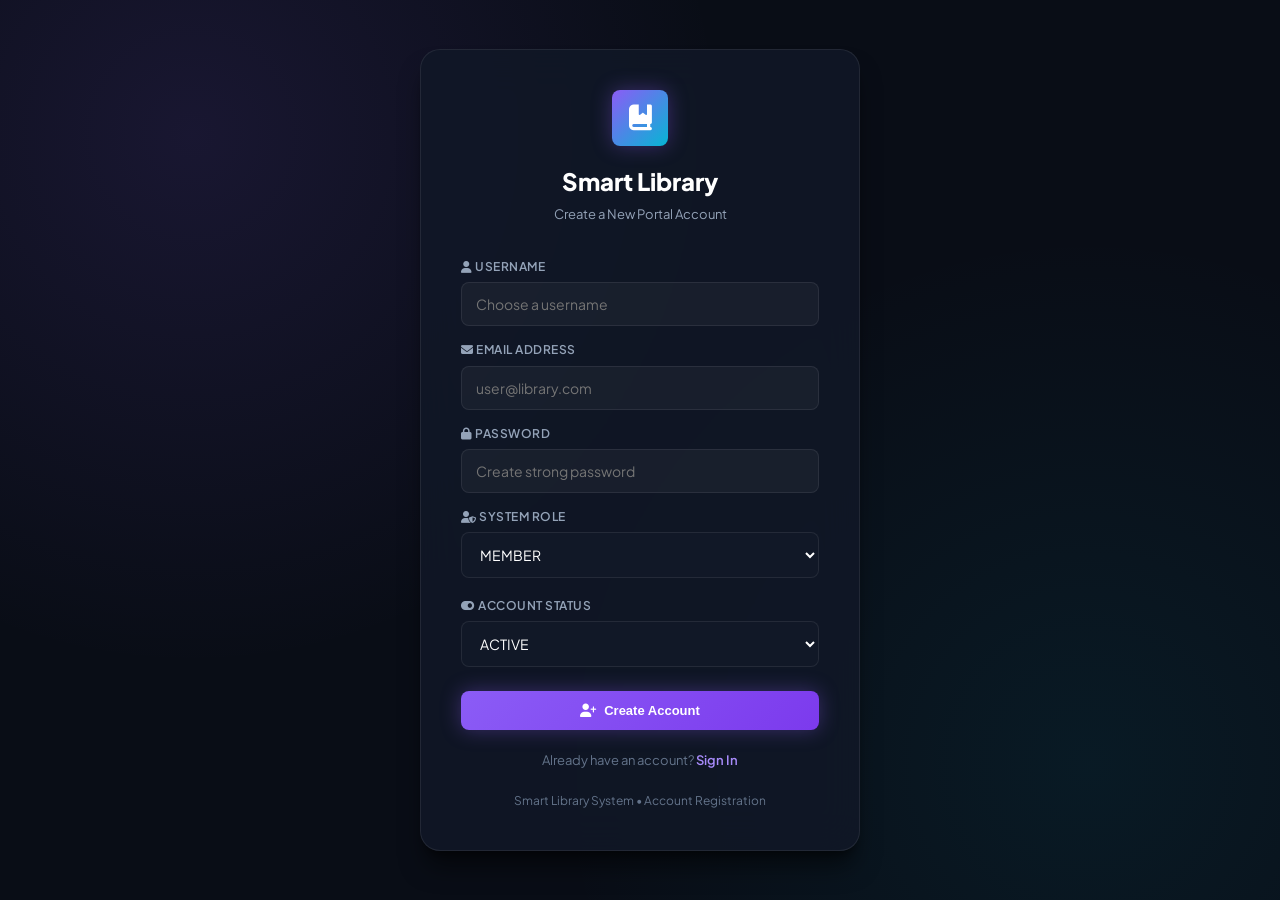
==== signup.html @ fd1a74a5 "signup html file completed!" ====
<!DOCTYPE html>
<html lang="en">
<head>
  <meta charset="UTF-8">
  <meta name="viewport" content="width=device-width, initial-scale=1.0">
  <title>Smart Library System - Register Account</title>
  <link rel="stylesheet" href="styles.css">
  <link rel="stylesheet" href="https://cdnjs.cloudflare.com/ajax/libs/font-awesome/6.5.1/css/all.min.css">
  <script src="https://code.jquery.com/jquery-3.7.1.min.js"></script>
</head>
<body>
  <div class="auth-wrapper">
    <div class="auth-card">
      
      <div class="auth-brand">
        <div class="brand-logo">
          <i class="fa-solid fa-book-bookmark"></i>
        </div>
        <h2>Smart Library</h2>
        <p>Create a New Portal Account</p>
      </div>

      <form id="form-register" onsubmit="handleRegister(); return false;">
        <div class="form-group" style="margin-bottom: 14px;">
          <label for="reg-username"><i class="fa-solid fa-user"></i> Username</label>
          <input type="text" id="reg-username" name="username" class="form-control" placeholder="Choose a username" required>
        </div>

        <div class="form-group" style="margin-bottom: 14px;">
          <label for="reg-email"><i class="fa-solid fa-envelope"></i> Email Address</label>
          <input type="email" id="reg-email" name="email" class="form-control" placeholder="user@library.com" required>
        </div>

        <div class="form-group" style="margin-bottom: 14px;">
          <label for="reg-password"><i class="fa-solid fa-lock"></i> Password</label>
          <input type="password" id="reg-password" name="password" class="form-control" placeholder="Create strong password" required>
        </div>

        <div class="form-grid" style="margin-bottom: 24px;">
          <div class="form-group">
            <label for="reg-role"><i class="fa-solid fa-user-shield"></i> System Role</label>
            <select id="reg-role" name="role" class="form-control" required>
              <option value="MEMBER">MEMBER</option>
              <option value="LIBRARIAN">LIBRARIAN</option>
              <option value="ADMIN">ADMIN</option>
            </select>
          </div>

          <div class="form-group">
            <label for="reg-status"><i class="fa-solid fa-toggle-on"></i> Account Status</label>
            <select id="reg-status" name="userStatus" class="form-control" required>
              <option value="ACTIVE">ACTIVE</option>
              <option value="INACTIVE">INACTIVE</option>
            </select>
          </div>
        </div>

        <button type="submit" class="btn btn-primary" style="width: 100%; justify-content: center; padding: 12px;">
          <i class="fa-solid fa-user-plus"></i> Create Account
        </button>
      </form>

      <div style="text-align: center; margin-top: 20px; font-size: 13px;">
        <span style="color: var(--text-dim);">Already have an account? </span>
        <a href="login.html" style="color: var(--primary-light); font-weight: 600; text-decoration: none;">Sign In</a>
      </div>

      <div style="text-align: center; margin-top: 20px; font-size: 12px; color: var(--text-dim);">
        Smart Library System &bull; Account Registration
      </div>

    </div>
  </div>

  <script src="JS/CommonNav.js"></script>
  <script src="JS/Login.js"></script>
</body>
</html>
---- styles.css ----
@import url('https://fonts.googleapis.com/css2?family=Plus+Jakarta+Sans:wght@300;400;500;600;700;800&family=Inter:wght@300;400;500;600;700&display=swap');

:root {
  --bg-dark: #090d16;
  --bg-surface: #111827;
  --bg-card: rgba(17, 24, 39, 0.7);
  --bg-card-hover: rgba(30, 41, 59, 0.8);
  --bg-glass: rgba(255, 255, 255, 0.03);
  --border-color: rgba(255, 255, 255, 0.08);
  --border-color-glow: rgba(139, 92, 246, 0.4);

  --primary: #8b5cf6;
  --primary-light: #a78bfa;
  --primary-dark: #7c3aed;
  --accent-cyan: #06b6d4;
  --accent-emerald: #10b981;
  --accent-amber: #f59e0b;
  --accent-rose: #f43f5e;
  --accent-blue: #3b82f6;

  --text-main: #f8fafc;
  --text-muted: #94a3b8;
  --text-dim: #64748b;

  --glow-primary: 0 0 20px rgba(139, 92, 246, 0.35);
  --glow-cyan: 0 0 20px rgba(6, 182, 212, 0.35);
  --shadow-lg: 0 20px 25px -5px rgba(0, 0, 0, 0.5), 0 8px 10px -6px rgba(0, 0, 0, 0.5);

  --sidebar-width: 270px;
  --header-height: 72px;
  --radius-sm: 8px;
  --radius-md: 14px;
  --radius-lg: 20px;
  --transition: all 0.25s cubic-bezier(0.4, 0, 0.2, 1);
}

*, *::before, *::after {
  box-sizing: border-box;
  margin: 0;
  padding: 0;
}

body {
  font-family: 'Plus Jakarta Sans', 'Inter', sans-serif;
  background-color: var(--bg-dark);
  color: var(--text-main);
  line-height: 1.6;
  overflow-x: hidden;
  background-image: 
    radial-gradient(circle at 15% 15%, rgba(139, 92, 246, 0.12) 0%, transparent 40%),
    radial-gradient(circle at 85% 85%, rgba(6, 182, 212, 0.08) 0%, transparent 40%);
  min-height: 100vh;
}

/* App Container Layout */
.app-container {
  display: flex;
  min-height: 100vh;
}

/* Sidebar Styling */
.sidebar {
  width: var(--sidebar-width);
  background: rgba(15, 23, 42, 0.85);
  backdrop-filter: blur(16px);
  -webkit-backdrop-filter: blur(16px);
  border-right: 1px solid var(--border-color);
  display: flex;
  flex-direction: column;
  position: fixed;
  top: 0;
  bottom: 0;
  left: 0;
  z-index: 100;
  transition: var(--transition);
}

.sidebar-header {
  padding: 24px 20px;
  display: flex;
  align-items: center;
  gap: 12px;
  border-bottom: 1px solid var(--border-color);
}

.brand-logo {
  width: 42px;
  height: 42px;
  background: linear-gradient(135deg, var(--primary), var(--accent-cyan));
  border-radius: var(--radius-sm);
  display: flex;
  align-items: center;
  justify-content: center;
  font-size: 20px;
  color: #fff;
  box-shadow: var(--glow-primary);
}

.brand-text h2 {
  font-size: 18px;
  font-weight: 800;
  background: linear-gradient(135deg, #ffffff, #cbd5e1);
  -webkit-background-clip: text;
  -webkit-text-fill-color: transparent;
  letter-spacing: -0.5px;
}

.brand-text span {
  font-size: 11px;
  color: var(--primary-light);
  font-weight: 600;
  text-transform: uppercase;
  letter-spacing: 1px;
}

.sidebar-menu {
  list-style: none;
  padding: 20px 12px;
  display: flex;
  flex-direction: column;
  gap: 6px;
  flex: 1;
}

.sidebar-label {
  font-size: 11px;
  font-weight: 700;
  color: var(--text-dim);
  text-transform: uppercase;
  letter-spacing: 1.2px;
  padding: 12px 12px 6px 12px;
}

.nav-link {
  display: flex;
  align-items: center;
  gap: 14px;
  padding: 12px 16px;
  color: var(--text-muted);
  text-decoration: none;
  font-weight: 500;
  font-size: 14px;
  border-radius: var(--radius-sm);
  transition: var(--transition);
  position: relative;
}

.nav-link i {
  font-size: 18px;
  width: 22px;
  text-align: center;
  transition: var(--transition);
}

.nav-link:hover {
  color: #fff;
  background: rgba(255, 255, 255, 0.05);
}

.nav-link.active {
  color: #fff;
  background: linear-gradient(135deg, rgba(139, 92, 246, 0.25), rgba(6, 182, 212, 0.15));
  border: 1px solid var(--border-color-glow);
  box-shadow: var(--glow-primary);
}

.nav-link.active i {
  color: var(--primary-light);
}

.sidebar-user {
  padding: 16px 20px;
  border-top: 1px solid var(--border-color);
  display: flex;
  align-items: center;
  gap: 12px;
  background: rgba(0, 0, 0, 0.2);
}

.user-avatar {
  width: 40px;
  height: 40px;
  border-radius: 50%;
  background: linear-gradient(135deg, var(--accent-cyan), var(--primary));
  display: flex;
  align-items: center;
  justify-content: center;
  font-weight: 700;
  color: #fff;
  font-size: 14px;
}

.user-info h4 {
  font-size: 14px;
  font-weight: 600;
  color: var(--text-main);
}

.user-info p {
  font-size: 12px;
  color: var(--text-muted);
}

/* Main Content Area */
.main-wrapper {
  margin-left: var(--sidebar-width);
  flex: 1;
  display: flex;
  flex-direction: column;
  min-height: 100vh;
}

/* Top Header Bar */
.header {
  height: var(--header-height);
  background: rgba(15, 23, 42, 0.6);
  backdrop-filter: blur(12px);
  -webkit-backdrop-filter: blur(12px);
  border-bottom: 1px solid var(--border-color);
  display: flex;
  align-items: center;
  justify-content: space-between;
  padding: 0 32px;
  position: sticky;
  top: 0;
  z-index: 90;
}

.header-title h1 {
  font-size: 22px;
  font-weight: 700;
  color: #fff;
}

.header-title p {
  font-size: 12px;
  color: var(--text-muted);
}

.header-actions {
  display: flex;
  align-items: center;
  gap: 16px;
}

.search-box {
  position: relative;
  width: 280px;
}

.search-box input {
  width: 100%;
  padding: 10px 16px 10px 40px;
  background: rgba(255, 255, 255, 0.05);
  border: 1px solid var(--border-color);
  border-radius: var(--radius-sm);
  color: #fff;
  font-size: 13px;
  outline: none;
  transition: var(--transition);
}

.search-box input:focus {
  border-color: var(--primary);
  background: rgba(255, 255, 255, 0.08);
  box-shadow: var(--glow-primary);
}

.search-box i {
  position: absolute;
  left: 14px;
  top: 50%;
  transform: translateY(-50%);
  color: var(--text-dim);
  font-size: 14px;
}

/* Content Container */
.content-body {
  padding: 32px;
  flex: 1;
}

/* Dashboard Metric Cards Grid */
.metrics-grid {
  display: grid;
  grid-template-columns: repeat(auto-fit, minmax(240px, 1fr));
  gap: 20px;
  margin-bottom: 32px;
}

.metric-card {
  background: var(--bg-card);
  backdrop-filter: blur(12px);
  border: 1px solid var(--border-color);
  border-radius: var(--radius-md);
  padding: 24px;
  display: flex;
  align-items: center;
  justify-content: space-between;
  transition: var(--transition);
  position: relative;
  overflow: hidden;
}

.metric-card::before {
  content: '';
  position: absolute;
  top: 0;
  left: 0;
  width: 100%;
  height: 3px;
  background: linear-gradient(90deg, transparent, var(--card-accent, var(--primary)), transparent);
}

.metric-card:hover {
  transform: translateY(-4px);
  border-color: var(--border-color-glow);
  box-shadow: var(--shadow-lg);
}

.metric-info h3 {
  font-size: 28px;
  font-weight: 800;
  color: #fff;
  margin-bottom: 4px;
}

.metric-info p {
  font-size: 13px;
  color: var(--text-muted);
  font-weight: 500;
}

.metric-icon {
  width: 52px;
  height: 52px;
  border-radius: var(--radius-sm);
  display: flex;
  align-items: center;
  justify-content: center;
  font-size: 22px;
  color: #fff;
  background: rgba(255, 255, 255, 0.05);
}

/* Modern Card Box */
.card-box {
  background: var(--bg-card);
  backdrop-filter: blur(12px);
  border: 1px solid var(--border-color);
  border-radius: var(--radius-md);
  padding: 24px;
  margin-bottom: 32px;
}

.card-header {
  display: flex;
  align-items: center;
  justify-content: space-between;
  margin-bottom: 20px;
  padding-bottom: 14px;
  border-bottom: 1px solid var(--border-color);
}

.card-header h2 {
  font-size: 18px;
  font-weight: 700;
  color: #fff;
  display: flex;
  align-items: center;
  gap: 10px;
}

.card-header h2 i {
  color: var(--primary-light);
}

/* Buttons System */
.btn {
  display: inline-flex;
  align-items: center;
  gap: 8px;
  padding: 10px 20px;
  font-size: 13px;
  font-weight: 600;
  border-radius: var(--radius-sm);
  border: none;
  cursor: pointer;
  transition: var(--transition);
  text-decoration: none;
}

.btn-primary {
  background: linear-gradient(135deg, var(--primary), var(--primary-dark));
  color: #fff;
  box-shadow: var(--glow-primary);
}

.btn-primary:hover {
  background: linear-gradient(135deg, var(--primary-light), var(--primary));
  box-shadow: 0 0 25px rgba(139, 92, 246, 0.5);
  transform: translateY(-1px);
}

.btn-secondary {
  background: rgba(255, 255, 255, 0.08);
  color: var(--text-main);
  border: 1px solid var(--border-color);
}

.btn-secondary:hover {
  background: rgba(255, 255, 255, 0.14);
  color: #fff;
}

.btn-success {
  background: linear-gradient(135deg, #10b981, #059669);
  color: #fff;
  box-shadow: 0 0 15px rgba(16, 185, 129, 0.3);
}

.btn-success:hover {
  background: linear-gradient(135deg, #34d399, #10b981);
}

.btn-danger {
  background: linear-gradient(135deg, #f43f5e, #e11d48);
  color: #fff;
  box-shadow: 0 0 15px rgba(244, 63, 94, 0.3);
}

.btn-danger:hover {
  background: linear-gradient(135deg, #fb7185, #f43f5e);
}

.btn-sm {
  padding: 6px 12px;
  font-size: 12px;
  border-radius: 6px;
}

/* Data Tables */
.table-responsive {
  width: 100%;
  overflow-x: auto;
}

.custom-table {
  width: 100%;
  border-collapse: separate;
  border-spacing: 0 8px;
}

.custom-table th {
  padding: 12px 16px;
  font-size: 12px;
  font-weight: 700;
  color: var(--text-dim);
  text-transform: uppercase;
  letter-spacing: 0.8px;
  text-align: left;
  border-bottom: 1px solid var(--border-color);
}

.custom-table td {
  padding: 16px;
  background: rgba(255, 255, 255, 0.02);
  color: var(--text-main);
  font-size: 14px;
  border-top: 1px solid var(--border-color);
  border-bottom: 1px solid var(--border-color);
}

.custom-table td:first-child {
  border-left: 1px solid var(--border-color);
  border-top-left-radius: var(--radius-sm);
  border-bottom-left-radius: var(--radius-sm);
}

.custom-table td:last-child {
  border-right: 1px solid var(--border-color);
  border-top-right-radius: var(--radius-sm);
  border-bottom-right-radius: var(--radius-sm);
}

.custom-table tr:hover td {
  background: rgba(255, 255, 255, 0.05);
  border-color: rgba(255, 255, 255, 0.15);
}

/* Status Badges */
.badge {
  display: inline-flex;
  align-items: center;
  gap: 6px;
  padding: 4px 10px;
  font-size: 11px;
  font-weight: 700;
  border-radius: 20px;
  text-transform: uppercase;
  letter-spacing: 0.5px;
}

.badge-available, .badge-active, .badge-returned, .badge-paid {
  background: rgba(16, 185, 129, 0.15);
  color: #34d399;
  border: 1px solid rgba(16, 185, 129, 0.3);
}

.badge-not-available, .badge-inactive, .badge-pending {
  background: rgba(245, 158, 11, 0.15);
  color: #fbbf24;
  border: 1px solid rgba(245, 158, 11, 0.3);
}

.badge-overdue, .badge-unpaid, .badge-deleted {
  background: rgba(244, 63, 94, 0.15);
  color: #fb7185;
  border: 1px solid rgba(244, 63, 94, 0.3);
}

.badge-approved {
  background: rgba(59, 130, 246, 0.15);
  color: #60a5fa;
  border: 1px solid rgba(59, 130, 246, 0.3);
}

.badge-role-admin {
  background: rgba(139, 92, 246, 0.15);
  color: #c084fc;
  border: 1px solid rgba(139, 92, 246, 0.3);
}

.badge-role-librarian {
  background: rgba(6, 182, 212, 0.15);
  color: #22d3ee;
  border: 1px solid rgba(6, 182, 212, 0.3);
}

.badge-role-member {
  background: rgba(100, 116, 139, 0.2);
  color: #cbd5e1;
  border: 1px solid rgba(100, 116, 139, 0.3);
}

/* Form Elements */
.form-grid {
  display: grid;
  grid-template-columns: repeat(auto-fit, minmax(220px, 1fr));
  gap: 18px;
}

.form-group {
  display: flex;
  flex-direction: column;
  gap: 6px;
}

.form-group.full-width {
  grid-column: 1 / -1;
}

.form-group label {
  font-size: 12px;
  font-weight: 600;
  color: var(--text-muted);
  text-transform: uppercase;
  letter-spacing: 0.5px;
}

.form-control {
  width: 100%;
  padding: 12px 14px;
  background: rgba(255, 255, 255, 0.04);
  border: 1px solid var(--border-color);
  border-radius: var(--radius-sm);
  color: #fff;
  font-size: 14px;
  outline: none;
  transition: var(--transition);
  font-family: inherit;
}

.form-control:focus {
  border-color: var(--primary);
  background: rgba(255, 255, 255, 0.08);
  box-shadow: var(--glow-primary);
}

select.form-control {
  background-color: var(--bg-surface);
  cursor: pointer;
}

/* Modals */
.modal-overlay {
  position: fixed;
  top: 0;
  left: 0;
  right: 0;
  bottom: 0;
  background: rgba(0, 0, 0, 0.75);
  backdrop-filter: blur(8px);
  display: flex;
  align-items: center;
  justify-content: center;
  z-index: 1000;
  display: none;
  opacity: 0;
  transition: opacity 0.25s ease;
}

.modal-overlay.active {
  display: flex !important;
  opacity: 1;
}

.modal-card {
  background: var(--bg-surface);
  border: 1px solid var(--border-color);
  border-radius: var(--radius-md);
  width: 100%;
  max-width: 580px;
  padding: 28px;
  box-shadow: var(--shadow-lg);
  transform: translateY(0);
}

.modal-header {
  display: flex;
  align-items: center;
  justify-content: space-between;
  margin-bottom: 20px;
  padding-bottom: 12px;
  border-bottom: 1px solid var(--border-color);
}

.modal-header h3 {
  font-size: 18px;
  font-weight: 700;
  color: #fff;
}

.modal-close {
  background: transparent;
  border: none;
  color: var(--text-dim);
  font-size: 20px;
  cursor: pointer;
  transition: var(--transition);
}

.modal-close:hover {
  color: var(--accent-rose);
}

.modal-footer {
  margin-top: 24px;
  padding-top: 16px;
  border-top: 1px solid var(--border-color);
  display: flex;
  align-items: center;
  justify-content: flex-end;
  gap: 12px;
}

/* Auth Page Design */
.auth-wrapper {
  min-height: 100vh;
  display: flex;
  align-items: center;
  justify-content: center;
  padding: 20px;
}

.auth-card {
  background: rgba(17, 24, 39, 0.85);
  backdrop-filter: blur(20px);
  border: 1px solid var(--border-color);
  border-radius: var(--radius-lg);
  width: 100%;
  max-width: 440px;
  padding: 40px;
  box-shadow: var(--shadow-lg);
}

.auth-brand {
  text-align: center;
  margin-bottom: 32px;
}

.auth-brand .brand-logo {
  margin: 0 auto 16px auto;
  width: 56px;
  height: 56px;
  font-size: 26px;
}

.auth-brand h2 {
  font-size: 24px;
  font-weight: 800;
  color: #fff;
}

.auth-brand p {
  font-size: 13px;
  color: var(--text-muted);
  margin-top: 4px;
}

.auth-tabs {
  display: flex;
  gap: 8px;
  background: rgba(255, 255, 255, 0.04);
  padding: 4px;
  border-radius: var(--radius-sm);
  margin-bottom: 24px;
}

.auth-tab {
  flex: 1;
  text-align: center;
  padding: 8px 16px;
  font-size: 13px;
  font-weight: 600;
  color: var(--text-muted);
  border-radius: 6px;
  cursor: pointer;
  transition: var(--transition);
}

.auth-tab.active {
  background: var(--primary);
  color: #fff;
  box-shadow: var(--glow-primary);
}

/* Floating Toast Alerts System */
.toast-container {
  position: fixed;
  top: 24px;
  right: 24px;
  z-index: 9999;
  display: flex;
  flex-direction: column;
  gap: 10px;
}

.toast {
  display: flex;
  align-items: center;
  gap: 12px;
  padding: 14px 20px;
  border-radius: var(--radius-sm);
  background: var(--bg-surface);
  border: 1px solid var(--border-color);
  color: #fff;
  font-size: 13px;
  font-weight: 600;
  box-shadow: var(--shadow-lg);
  animation: slideInRight 0.3s ease;
}

.toast-success {
  border-left: 4px solid var(--accent-emerald);
}

.toast-success i {
  color: var(--accent-emerald);
}

.toast-error {
  border-left: 4px solid var(--accent-rose);
}

.toast-error i {
  color: var(--accent-rose);
}

@keyframes slideInRight {
  from {
    transform: translateX(100%);
    opacity: 0;
  }
  to {
    transform: translateX(0);
    opacity: 1;
  }
}

/* Responsive Breakpoints */
@media (max-width: 992px) {
  .sidebar {
    transform: translateX(-100%);
  }
  .sidebar.show {
    transform: translateX(0);
  }
  .main-wrapper {
    margin-left: 0;
  }
}
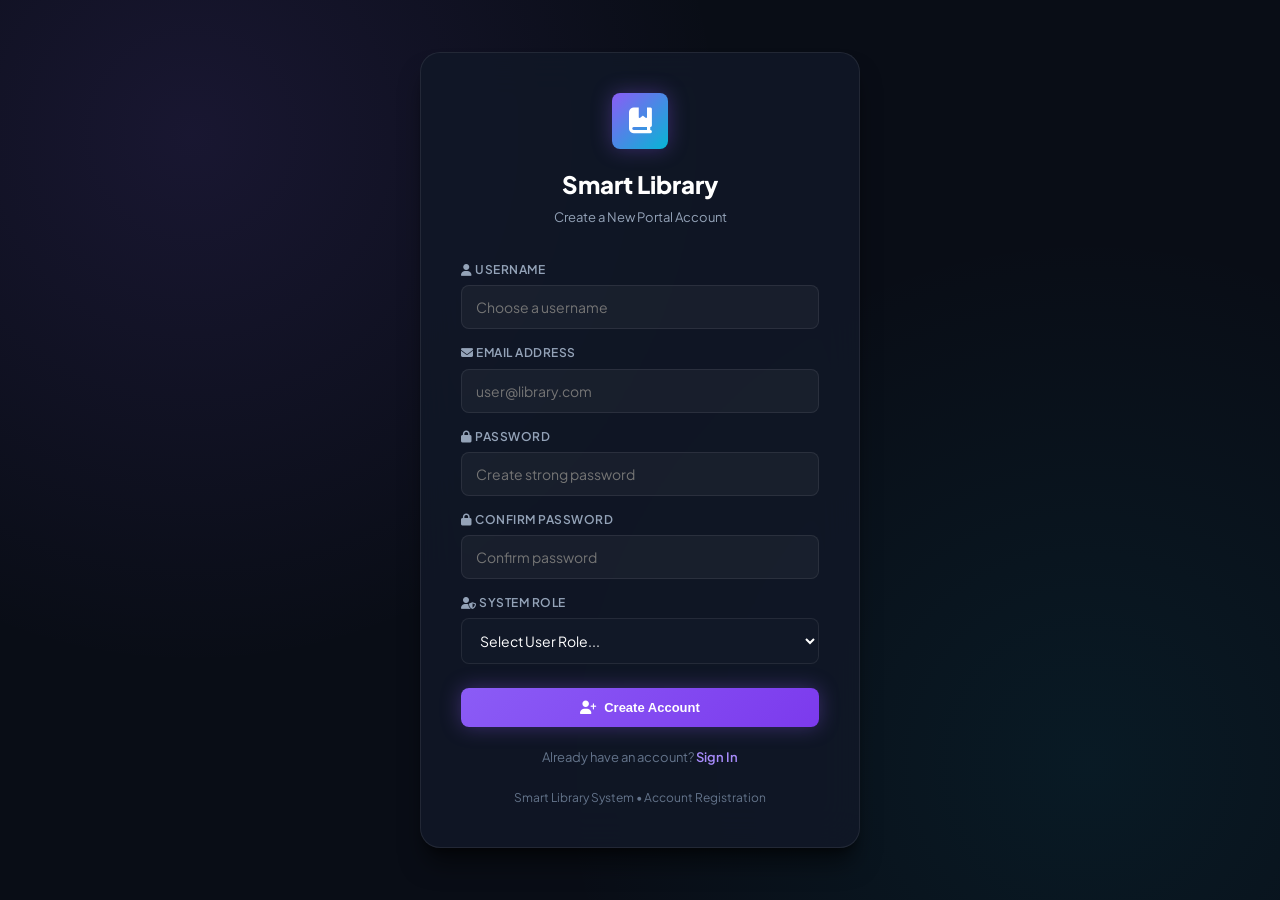
==== commit 83030e40: "signup page updated!" ====
--- a/signup.html
+++ b/signup.html
@@ -20,39 +20,35 @@
         <p>Create a New Portal Account</p>
       </div>
 
-      <form id="form-register" onsubmit="handleRegister(); return false;">
+      <form id="form-register" onsubmit="handleSignup(); return false;">
         <div class="form-group" style="margin-bottom: 14px;">
-          <label for="reg-username"><i class="fa-solid fa-user"></i> Username</label>
-          <input type="text" id="reg-username" name="username" class="form-control" placeholder="Choose a username" required>
+          <label for="username"><i class="fa-solid fa-user"></i> Username</label>
+          <input type="text" id="username" name="username" class="form-control" placeholder="Choose a username" required>
         </div>
 
         <div class="form-group" style="margin-bottom: 14px;">
-          <label for="reg-email"><i class="fa-solid fa-envelope"></i> Email Address</label>
-          <input type="email" id="reg-email" name="email" class="form-control" placeholder="user@library.com" required>
+          <label for="email"><i class="fa-solid fa-envelope"></i> Email Address</label>
+          <input type="email" id="email" name="email" class="form-control" placeholder="user@library.com" required>
         </div>
 
         <div class="form-group" style="margin-bottom: 14px;">
-          <label for="reg-password"><i class="fa-solid fa-lock"></i> Password</label>
-          <input type="password" id="reg-password" name="password" class="form-control" placeholder="Create strong password" required>
+          <label for="password"><i class="fa-solid fa-lock"></i> Password</label>
+          <input type="password" id="password" name="password" class="form-control" placeholder="Create strong password" required>
         </div>
 
-        <div class="form-grid" style="margin-bottom: 24px;">
-          <div class="form-group">
-            <label for="reg-role"><i class="fa-solid fa-user-shield"></i> System Role</label>
-            <select id="reg-role" name="role" class="form-control" required>
-              <option value="MEMBER">MEMBER</option>
-              <option value="LIBRARIAN">LIBRARIAN</option>
-              <option value="ADMIN">ADMIN</option>
-            </select>
-          </div>
+        <div class="form-group" style="margin-bottom: 14px;">
+          <label for="confirmPassword"><i class="fa-solid fa-lock"></i> Confirm Password</label>
+          <input type="password" id="confirmPassword" name="confirmPassword" class="form-control" placeholder="Confirm password" required>
+        </div>
 
-          <div class="form-group">
-            <label for="reg-status"><i class="fa-solid fa-toggle-on"></i> Account Status</label>
-            <select id="reg-status" name="userStatus" class="form-control" required>
-              <option value="ACTIVE">ACTIVE</option>
-              <option value="INACTIVE">INACTIVE</option>
-            </select>
-          </div>
+        <div class="form-group" style="margin-bottom: 24px;">
+          <label for="role"><i class="fa-solid fa-user-shield"></i> System Role</label>
+          <select id="role" name="role" class="form-control" required>
+            <option value="">Select User Role...</option>
+            <option value="MEMBER">MEMBER</option>
+            <option value="LIBRARIAN">LIBRARIAN</option>
+            <option value="ADMIN">ADMIN</option>
+          </select>
         </div>
 
         <button type="submit" class="btn btn-primary" style="width: 100%; justify-content: center; padding: 12px;">
@@ -73,6 +69,6 @@
   </div>
 
   <script src="JS/CommonNav.js"></script>
-  <script src="JS/Login.js"></script>
+  <script src="JS/Signup.js"></script>
 </body>
-</html>
+</html>
